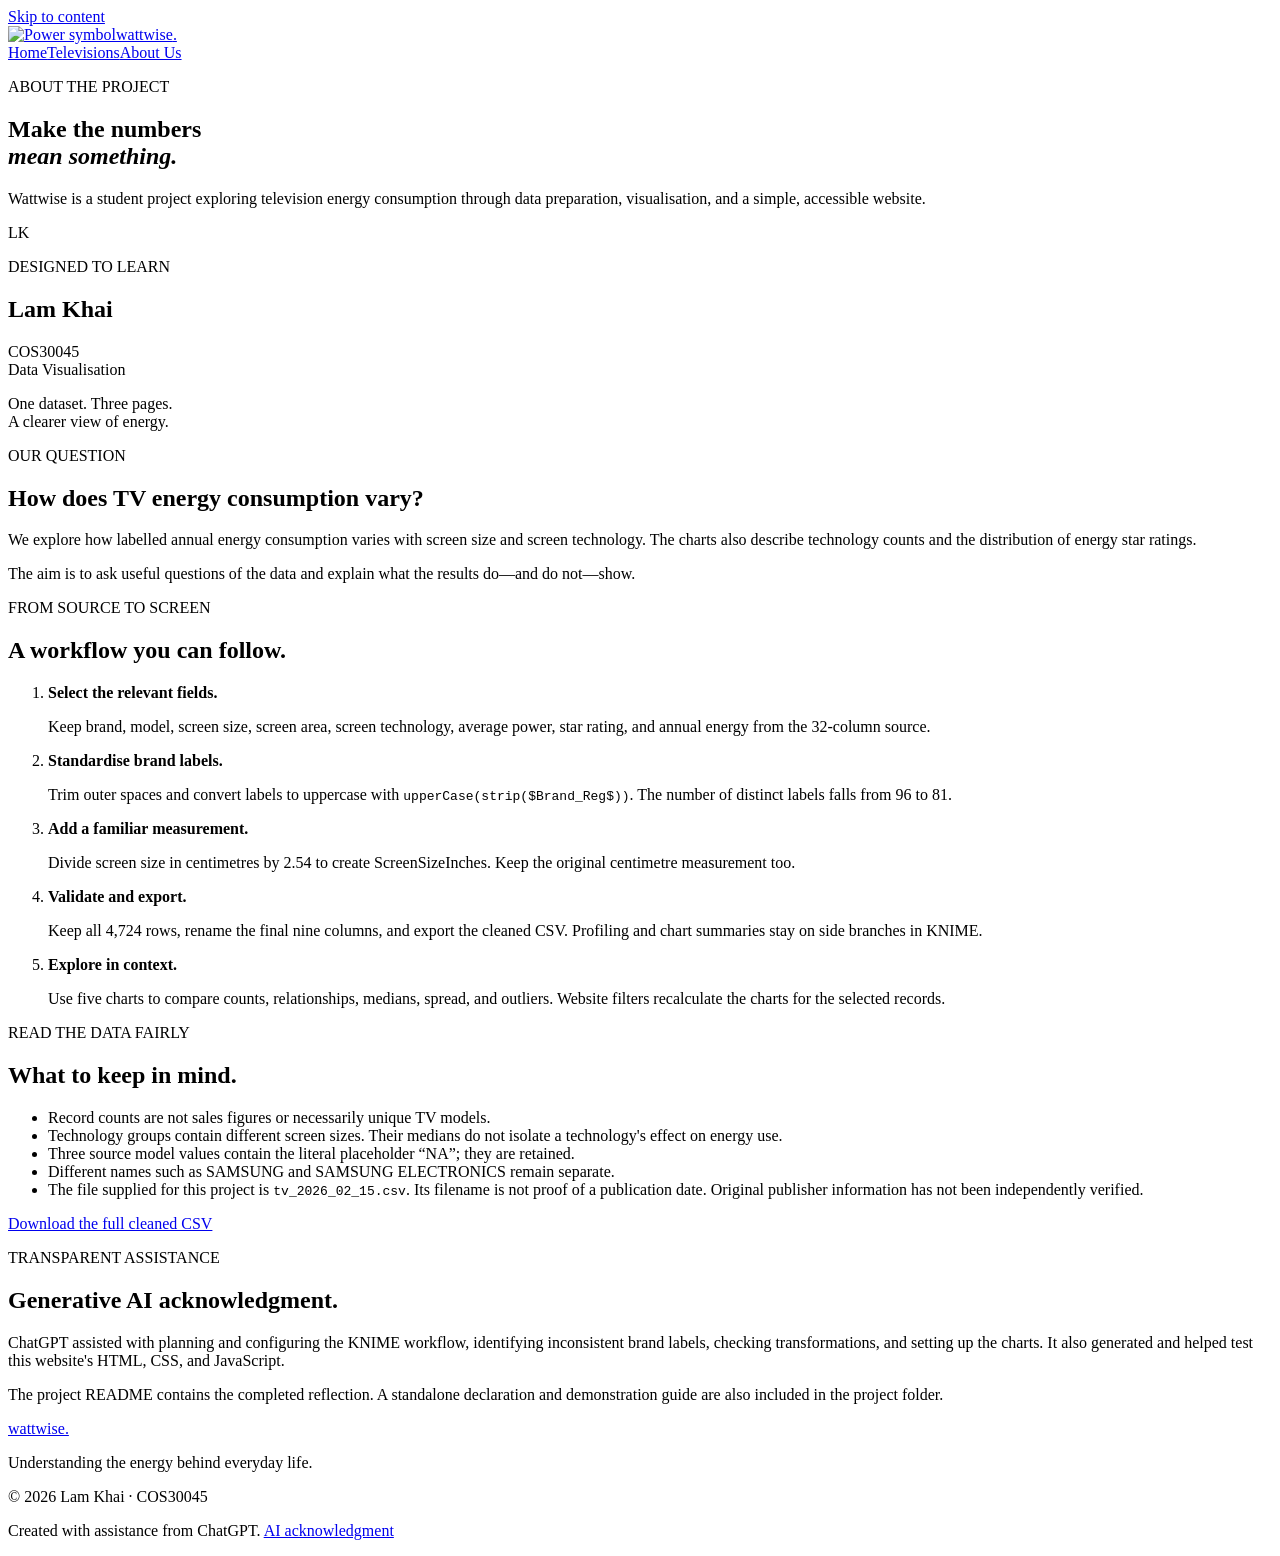
==== about.html @ a3df5909 "Add files via upload" ====
<!doctype html>
<html lang="en-AU">
<head>
  <meta charset="utf-8"><meta name="viewport" content="width=device-width, initial-scale=1">
  <title>About Us · Wattwise</title>
  <meta name="description" content="Explore television energy consumption, understand the data, and estimate appliance running costs. A student project by Lam Khai.">
  <link rel="icon" type="image/png" href="assets/img/PowerIcon.png">
  <link rel="stylesheet" href="assets/css/styles.css">
  <script src="assets/js/main.js" defer></script>
</head>
<body>
<a class="skip-link" href="#main">Skip to content</a>
<header class="site-header"><div class="container header-inner">
  <a class="brand" href="index.html" aria-label="Wattwise home"><img src="assets/img/PowerIcon.png" width="40" height="40" alt="Power symbol"><span>wattwise<span class="brand-dot">.</span></span></a>
  <nav aria-label="Main navigation"><a href="index.html">Home</a><a href="televisions.html">Televisions</a><a href="about.html" aria-current="page">About Us</a></nav>
</div></header>
<main id="main"><section class="container page-intro about-intro"><p class="eyebrow">ABOUT THE PROJECT</p><h1>Make the numbers<br><em>mean something.</em></h1><p class="lead">Wattwise is a student project exploring television energy consumption through data preparation, visualisation, and a simple, accessible website.</p></section>
<section class="container about-grid"><aside class="author-panel"><span class="author-initials" aria-hidden="true">LK</span><p class="eyebrow">DESIGNED TO LEARN</p><h2>Lam Khai</h2><p>COS30045<br>Data Visualisation</p><div class="author-rule"></div><p>One dataset. Three pages.<br>A clearer view of energy.</p></aside><div class="about-content"><section><p class="eyebrow">OUR QUESTION</p><h2>How does TV energy consumption vary?</h2><p>We explore how labelled annual energy consumption varies with screen size and screen technology. The charts also describe technology counts and the distribution of energy star ratings.</p><p>The aim is to ask useful questions of the data and explain what the results do—and do not—show.</p></section><section id="method"><p class="eyebrow">FROM SOURCE TO SCREEN</p><h2>A workflow you can follow.</h2><ol class="method-list"><li><strong>Select the relevant fields.</strong><p>Keep brand, model, screen size, screen area, screen technology, average power, star rating, and annual energy from the 32-column source.</p></li><li><strong>Standardise brand labels.</strong><p>Trim outer spaces and convert labels to uppercase with <code>upperCase(strip($Brand_Reg$))</code>. The number of distinct labels falls from 96 to 81.</p></li><li><strong>Add a familiar measurement.</strong><p>Divide screen size in centimetres by 2.54 to create ScreenSizeInches. Keep the original centimetre measurement too.</p></li><li><strong>Validate and export.</strong><p>Keep all 4,724 rows, rename the final nine columns, and export the cleaned CSV. Profiling and chart summaries stay on side branches in KNIME.</p></li><li><strong>Explore in context.</strong><p>Use five charts to compare counts, relationships, medians, spread, and outliers. Website filters recalculate the charts for the selected records.</p></li></ol></section><section class="limitations"><p class="eyebrow">READ THE DATA FAIRLY</p><h2>What to keep in mind.</h2><ul><li>Record counts are not sales figures or necessarily unique TV models.</li><li>Technology groups contain different screen sizes. Their medians do not isolate a technology's effect on energy use.</li><li>Three source model values contain the literal placeholder “NA”; they are retained.</li><li>Different names such as SAMSUNG and SAMSUNG ELECTRONICS remain separate.</li><li>The file supplied for this project is <code>tv_2026_02_15.csv</code>. Its filename is not proof of a publication date. Original publisher information has not been independently verified.</li></ul><a class="text-link" href="assets/data/tv_energy_cleaned.csv" download>Download the full cleaned CSV</a></section><section id="ai-usage"><p class="eyebrow">TRANSPARENT ASSISTANCE</p><h2>Generative AI acknowledgment.</h2><p>ChatGPT assisted with planning and configuring the KNIME workflow, identifying inconsistent brand labels, checking transformations, and setting up the charts. It also generated and helped test this website's HTML, CSS, and JavaScript.</p><p>The project README contains the completed reflection. A standalone declaration and demonstration guide are also included in the project folder.</p></section></div></section></main>
<footer class="site-footer"><div class="container footer-inner"><div><a class="footer-brand" href="index.html">wattwise.</a><p>Understanding the energy behind everyday life.</p></div><div class="footer-meta"><p>© <span data-year>2026</span> Lam Khai · COS30045</p><p>Created with assistance from ChatGPT. <a href="about.html#ai-usage">AI acknowledgment</a></p></div></div></footer>
</body></html>
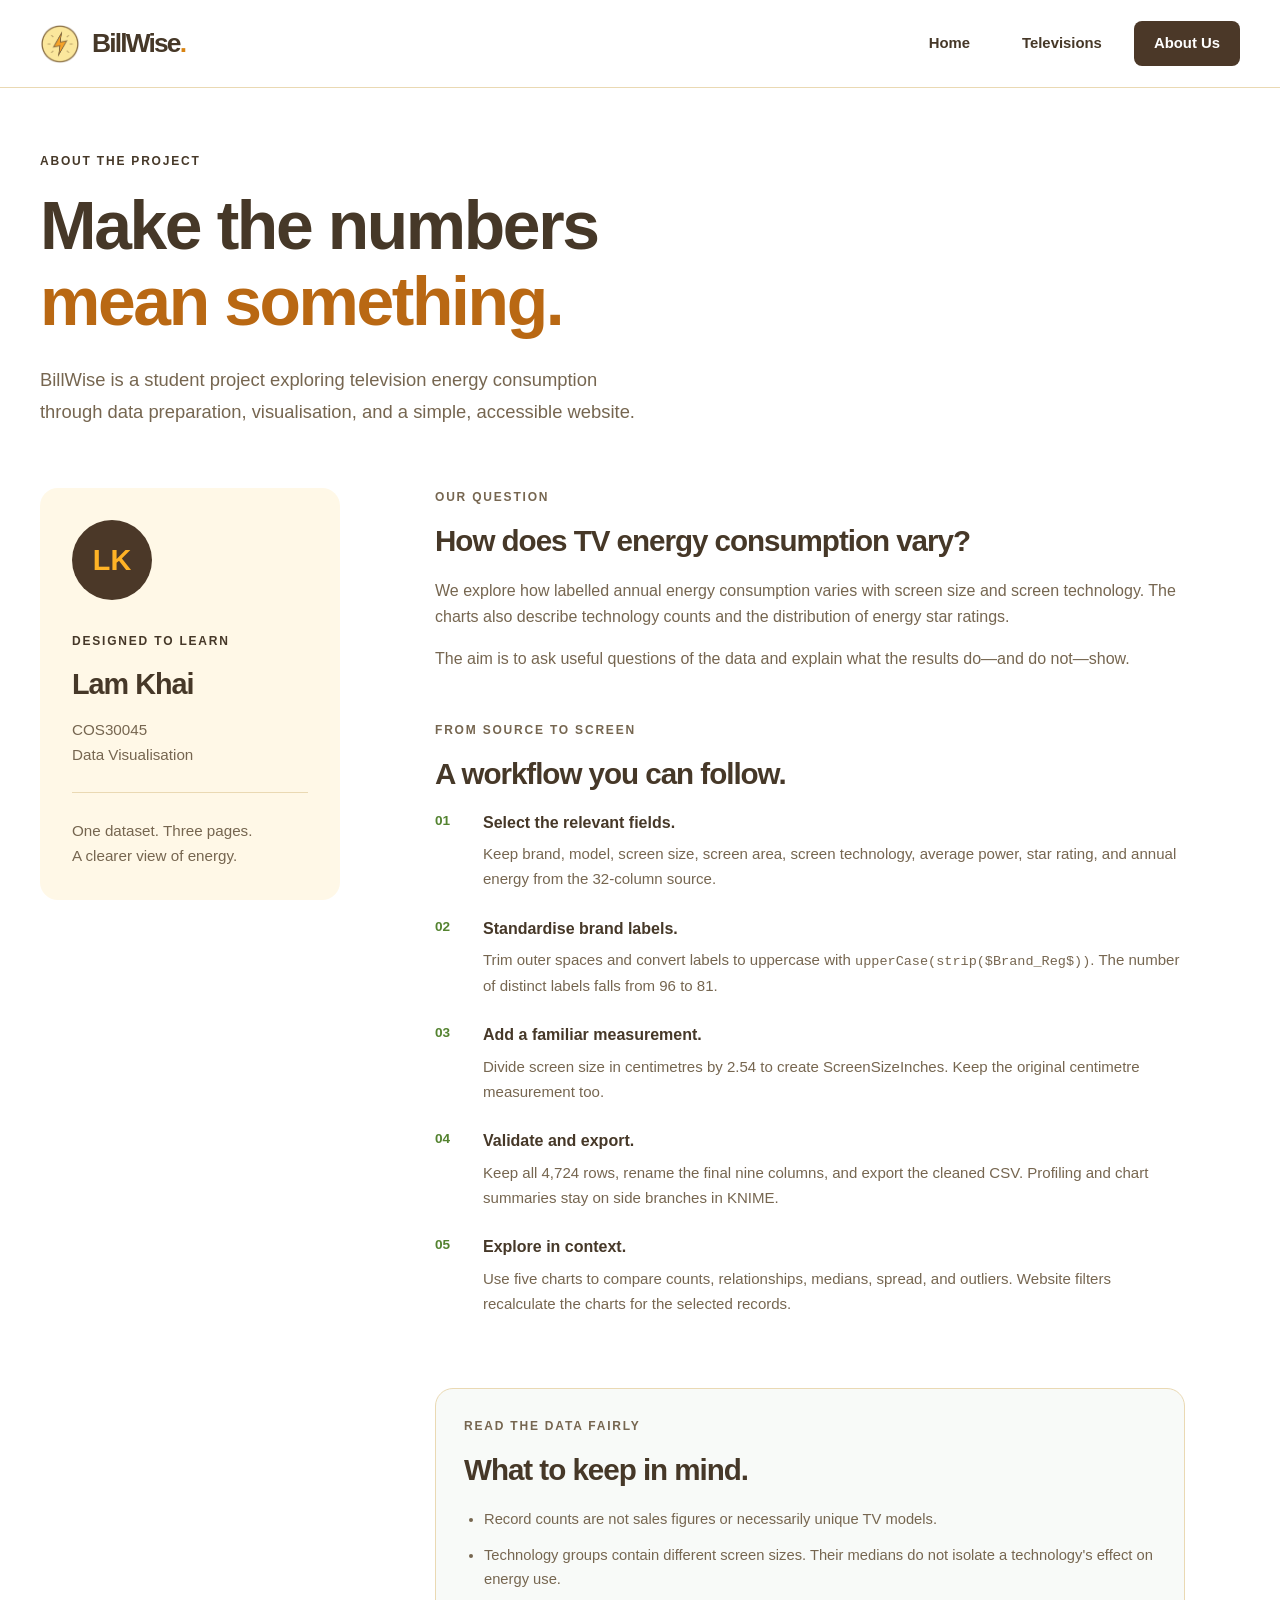
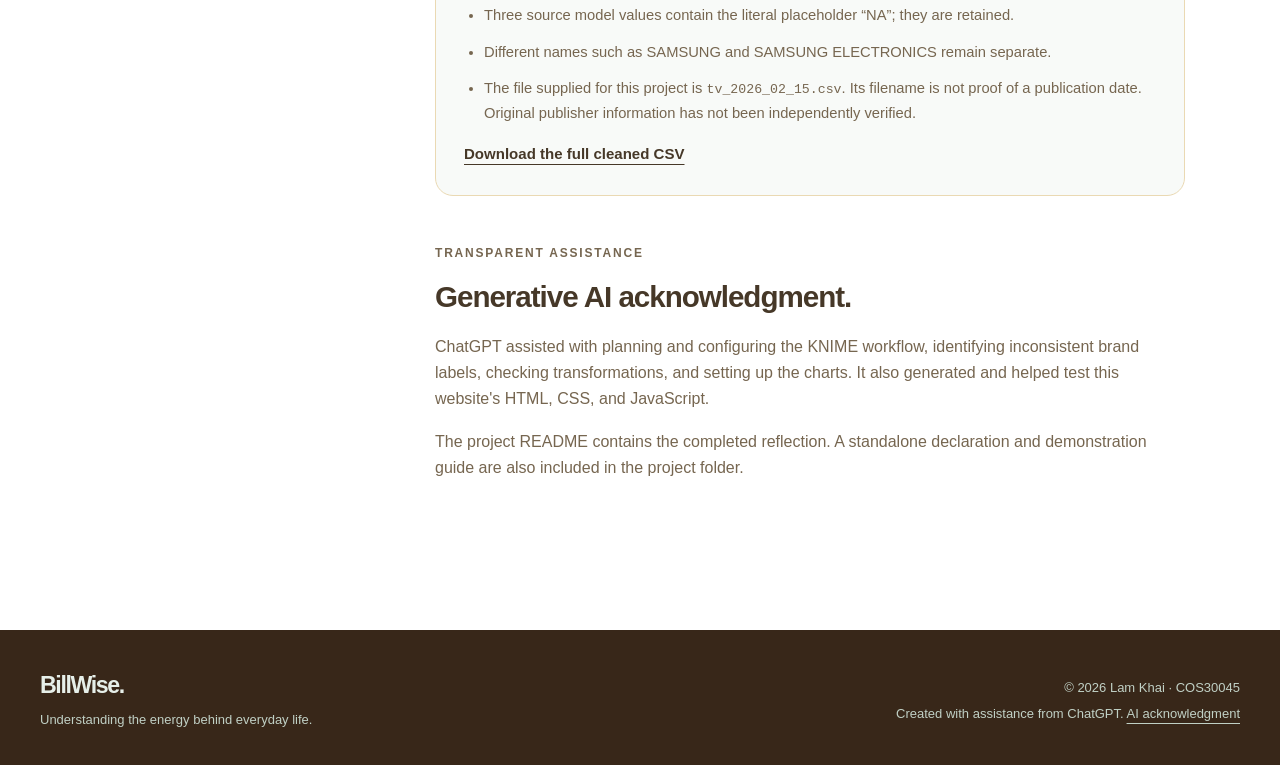
==== commit 595f699d: "Fixed" ====
--- a/about.html
+++ b/about.html
@@ -2,7 +2,7 @@
 <html lang="en-AU">
 <head>
   <meta charset="utf-8"><meta name="viewport" content="width=device-width, initial-scale=1">
-  <title>About Us · Wattwise</title>
+  <title>About Us · BillWise</title>
   <meta name="description" content="Explore television energy consumption, understand the data, and estimate appliance running costs. A student project by Lam Khai.">
   <link rel="icon" type="image/png" href="assets/img/PowerIcon.png">
   <link rel="stylesheet" href="assets/css/styles.css">
@@ -11,10 +11,10 @@
 <body>
 <a class="skip-link" href="#main">Skip to content</a>
 <header class="site-header"><div class="container header-inner">
-  <a class="brand" href="index.html" aria-label="Wattwise home"><img src="assets/img/PowerIcon.png" width="40" height="40" alt="Power symbol"><span>wattwise<span class="brand-dot">.</span></span></a>
+  <a class="brand" href="index.html" aria-label="BillWise home"><img src="assets/img/PowerIcon.png" width="40" height="40" alt="Power symbol"><span>BillWise<span class="brand-dot">.</span></span></a>
   <nav aria-label="Main navigation"><a href="index.html">Home</a><a href="televisions.html">Televisions</a><a href="about.html" aria-current="page">About Us</a></nav>
 </div></header>
-<main id="main"><section class="container page-intro about-intro"><p class="eyebrow">ABOUT THE PROJECT</p><h1>Make the numbers<br><em>mean something.</em></h1><p class="lead">Wattwise is a student project exploring television energy consumption through data preparation, visualisation, and a simple, accessible website.</p></section>
+<main id="main"><section class="container page-intro about-intro"><p class="eyebrow">ABOUT THE PROJECT</p><h1>Make the numbers<br><em>mean something.</em></h1><p class="lead">BillWise is a student project exploring television energy consumption through data preparation, visualisation, and a simple, accessible website.</p></section>
 <section class="container about-grid"><aside class="author-panel"><span class="author-initials" aria-hidden="true">LK</span><p class="eyebrow">DESIGNED TO LEARN</p><h2>Lam Khai</h2><p>COS30045<br>Data Visualisation</p><div class="author-rule"></div><p>One dataset. Three pages.<br>A clearer view of energy.</p></aside><div class="about-content"><section><p class="eyebrow">OUR QUESTION</p><h2>How does TV energy consumption vary?</h2><p>We explore how labelled annual energy consumption varies with screen size and screen technology. The charts also describe technology counts and the distribution of energy star ratings.</p><p>The aim is to ask useful questions of the data and explain what the results do—and do not—show.</p></section><section id="method"><p class="eyebrow">FROM SOURCE TO SCREEN</p><h2>A workflow you can follow.</h2><ol class="method-list"><li><strong>Select the relevant fields.</strong><p>Keep brand, model, screen size, screen area, screen technology, average power, star rating, and annual energy from the 32-column source.</p></li><li><strong>Standardise brand labels.</strong><p>Trim outer spaces and convert labels to uppercase with <code>upperCase(strip($Brand_Reg$))</code>. The number of distinct labels falls from 96 to 81.</p></li><li><strong>Add a familiar measurement.</strong><p>Divide screen size in centimetres by 2.54 to create ScreenSizeInches. Keep the original centimetre measurement too.</p></li><li><strong>Validate and export.</strong><p>Keep all 4,724 rows, rename the final nine columns, and export the cleaned CSV. Profiling and chart summaries stay on side branches in KNIME.</p></li><li><strong>Explore in context.</strong><p>Use five charts to compare counts, relationships, medians, spread, and outliers. Website filters recalculate the charts for the selected records.</p></li></ol></section><section class="limitations"><p class="eyebrow">READ THE DATA FAIRLY</p><h2>What to keep in mind.</h2><ul><li>Record counts are not sales figures or necessarily unique TV models.</li><li>Technology groups contain different screen sizes. Their medians do not isolate a technology's effect on energy use.</li><li>Three source model values contain the literal placeholder “NA”; they are retained.</li><li>Different names such as SAMSUNG and SAMSUNG ELECTRONICS remain separate.</li><li>The file supplied for this project is <code>tv_2026_02_15.csv</code>. Its filename is not proof of a publication date. Original publisher information has not been independently verified.</li></ul><a class="text-link" href="assets/data/tv_energy_cleaned.csv" download>Download the full cleaned CSV</a></section><section id="ai-usage"><p class="eyebrow">TRANSPARENT ASSISTANCE</p><h2>Generative AI acknowledgment.</h2><p>ChatGPT assisted with planning and configuring the KNIME workflow, identifying inconsistent brand labels, checking transformations, and setting up the charts. It also generated and helped test this website's HTML, CSS, and JavaScript.</p><p>The project README contains the completed reflection. A standalone declaration and demonstration guide are also included in the project folder.</p></section></div></section></main>
-<footer class="site-footer"><div class="container footer-inner"><div><a class="footer-brand" href="index.html">wattwise.</a><p>Understanding the energy behind everyday life.</p></div><div class="footer-meta"><p>© <span data-year>2026</span> Lam Khai · COS30045</p><p>Created with assistance from ChatGPT. <a href="about.html#ai-usage">AI acknowledgment</a></p></div></div></footer>
+<footer class="site-footer"><div class="container footer-inner"><div><a class="footer-brand" href="index.html">BillWise.</a><p>Understanding the energy behind everyday life.</p></div><div class="footer-meta"><p>© <span data-year>2026</span> Lam Khai · COS30045</p><p>Created with assistance from ChatGPT. <a href="about.html#ai-usage">AI acknowledgment</a></p></div></div></footer>
 </body></html>
--- a/assets/css/styles.css
+++ b/assets/css/styles.css
@@ -0,0 +1,1949 @@
+/* Shared palette and layout, based on the supplied PowerIcon.png. */
+:root {
+  --ink:#4b3828;
+  --deep:#382719;
+  --lime:#ffb326;
+  --paper:#fff;
+  --pale:#fff8e7;
+  --text:#463828;
+  --muted:#766650;
+  --line:#ead9b3;
+  --blue:#6f4e37;
+  --orange:#f59e0b;
+  --green:#c2410c;
+  --danger:#ae2833;
+  --radius:18px;
+  --font:Inter,"Segoe UI",Arial,sans-serif
+}
+
+* {
+  box-sizing:border-box
+}
+
+html {
+  scroll-behavior:smooth;
+  scroll-padding-top:95px
+}
+
+body {
+  margin:0;
+  color:var(--text);
+  background:var(--paper);
+  font-family:var(--font);
+  font-size:16px;
+  line-height:1.65
+}
+
+a {
+  color:inherit;
+  text-underline-offset:5px
+}
+
+button,input,select {
+  font:inherit
+}
+
+button,a,input,select,summary {
+  -webkit-tap-highlight-color:transparent
+}
+
+button,summary {
+  cursor:pointer
+}
+
+button {
+  color:inherit
+}
+
+a:focus-visible,button:focus-visible,input:focus-visible,select:focus-visible,summary:focus-visible,svg:focus-visible {
+  outline:3px solid #b96813;
+  outline-offset:4px
+}
+
+h1,h2,h3,p {
+  margin:0
+}
+
+h1,h2,h3 {
+  line-height:1.12;
+  letter-spacing:-.035em
+}
+
+h1 {
+  font-size:clamp(2.6rem,5.3vw,4.8rem);
+  font-weight:650
+}
+
+h1 em {
+  font-style:normal;
+  color:#b96813
+}
+
+h2 {
+  font-size:clamp(1.8rem,3vw,2.55rem);
+  font-weight:650
+}
+
+h3 {
+  font-size:1.2rem;
+  font-weight:650
+}
+
+p+p {
+  margin-top:1rem
+}
+
+img {
+  max-width:100%
+}
+
+[hidden] {
+  display:none!important
+}
+
+.container {
+  width:min(1240px,calc(100% - 80px));
+  margin-inline:auto
+}
+
+.muted {
+  color:var(--muted)
+}
+
+.eyebrow {
+  font-size:.75rem;
+  font-weight:750;
+  letter-spacing:.15em;
+  line-height:1.5;
+  margin-bottom:18px
+}
+
+.short-line {
+  display:inline-block;
+  width:30px;
+  height:2px;
+  background:#d88413;
+  vertical-align:middle;
+  margin-right:10px
+}
+
+.lead {
+  font-size:1.15rem;
+  line-height:1.75;
+  color:var(--muted);
+  max-width:510px
+}
+
+.skip-link {
+  position:fixed;
+  top:-100px;
+  left:20px;
+  z-index:100;
+  background:var(--lime);
+  padding:12px
+}
+
+.skip-link:focus {
+  top:12px
+}
+
+.site-header {
+  height:88px;
+  position:sticky;
+  top:0;
+  background:#fffffffa;
+  border-bottom:1px solid var(--line);
+  z-index:20
+}
+
+.header-inner {
+  height:100%;
+  display:flex;
+  align-items:center;
+  justify-content:space-between;
+  gap:20px
+}
+
+.brand {
+  display:flex;
+  gap:12px;
+  align-items:center;
+  text-decoration:none;
+  font-size:1.65rem;
+  font-weight:750;
+  letter-spacing:-.07em
+}
+
+.brand img {
+  flex:none
+}
+
+.brand-dot {
+  color:#d88413
+}
+
+nav {
+  display:flex;
+  align-items:center;
+  gap:12px;
+  height:100%
+}
+
+nav a {
+  text-decoration:none;
+  font-size:.93rem;
+  font-weight:600;
+  padding:10px 20px;
+  border-radius:8px;
+  transition:background .18s,color .18s
+}
+
+nav a:hover {
+  background:var(--pale);
+  color:#9c5910
+}
+
+nav a[aria-current=page] {
+  background:var(--ink);
+  color:white
+}
+
+.button {
+  display:inline-flex;
+  align-items:center;
+  justify-content:center;
+  min-height:48px;
+  border:1px solid transparent;
+  border-radius:8px;
+  padding:11px 21px;
+  text-decoration:none;
+  font-weight:650;
+  font-size:.93rem;
+  transition:background .18s,transform .18s
+}
+
+.button:hover {
+  transform:translateY(-2px)
+}
+
+.primary {
+  background:var(--ink);
+  color:white
+}
+
+.primary:hover {
+  background:#6a4d32
+}
+
+.secondary {
+  border-color:var(--line);
+  background:white
+}
+
+.secondary:hover {
+  background:var(--pale)
+}
+
+.text-link {
+  font-size:.94rem;
+  font-weight:650;
+  text-decoration-thickness:1px
+}
+
+.text-link:hover {
+  color:#a85e0c
+}
+
+.home-hero {
+  background:linear-gradient(110deg,#fffaf0 0%,#fff7e2 65%,#ffefc4 100%);
+  padding:65px 0 62px
+}
+
+.hero-grid {
+  display:grid;
+  grid-template-columns:1.2fr 1fr;
+  align-items:center;
+  gap:80px
+}
+
+.hero-copy h1 {
+  margin-bottom:25px
+}
+
+.hero-actions {
+  display:flex;
+  gap:25px;
+  align-items:center;
+  margin-top:32px;
+  flex-wrap:wrap
+}
+
+.hero-footnote {
+  font-size:.8rem;
+  color:var(--muted);
+  margin-top:35px
+}
+
+.hero-panel {
+  position:relative;
+  background:var(--deep);
+  color:white;
+  border-radius:22px;
+  padding:30px 34px;
+  box-shadow:0 14px 35px #4b38281f
+}
+
+.panel-top {
+  display:flex;
+  justify-content:space-between;
+  gap:10px;
+  align-items:center;
+  margin-bottom:28px
+}
+
+.pill {
+  font-size:.65rem;
+  font-weight:700;
+  letter-spacing:.1em;
+  color:var(--lime);
+  border:1px solid #ffcf6b66;
+  padding:5px 10px;
+  border-radius:30px
+}
+
+.small-label {
+  font-size:.72rem;
+  color:#f0dec1
+}
+
+.hero-panel h2 {
+  font-size:2.4rem;
+  letter-spacing:-.045em
+}
+
+.hero-panel>p {
+  color:#ead7b9;
+  font-size:.88rem;
+  margin-top:9px
+}
+
+.snapshot-chart {
+  margin-top:26px;
+  display:grid;
+  gap:14px
+}
+
+.snapshot-row {
+  display:grid;
+  grid-template-columns:1fr auto;
+  font-size:.81rem;
+  gap:5px 10px
+}
+
+.snapshot-row strong {
+  font-variant-numeric:tabular-nums
+}
+
+.snapshot-track {
+  grid-column:1/-1;
+  height:10px;
+  border-radius:2px;
+  background:#ffffff14;
+  overflow:hidden
+}
+
+.snapshot-track span {
+  display:block;
+  height:100%;
+  background:var(--lime)
+}
+
+.snapshot-led {
+  width:80.8425%
+}
+
+.snapshot-track .snapshot-lcd {
+  width:12.3836%;
+  background:#d68a2a
+}
+
+.snapshot-track .snapshot-oled {
+  width:6.7739%;
+  background:#f2d48d
+}
+
+.panel-bottom {
+  border-top:1px solid #ffffff26;
+  margin-top:28px;
+  padding-top:20px;
+  display:grid;
+  grid-template-columns:1fr auto;
+  align-items:center;
+  font-size:.76rem;
+  color:#f0dec1
+}
+
+.panel-bottom strong {
+  grid-column:2;
+  grid-row:1/3;
+  font-size:2.3rem;
+  font-weight:600;
+  line-height:1;
+  color:var(--lime);
+  letter-spacing:-.06em
+}
+
+.panel-bottom strong span {
+  font-size:1.1rem;
+  margin-left:3px
+}
+
+.stat-strip {
+  display:grid;
+  grid-template-columns:repeat(4,1fr);
+  padding:32px 0;
+  border-bottom:1px solid var(--line)
+}
+
+.stat-strip>div {
+  display:flex;
+  flex-direction:column;
+  padding-left:32px;
+  border-left:1px solid var(--line)
+}
+
+.stat-strip>div:first-child {
+  padding-left:0;
+  border:0
+}
+
+.stat-strip strong {
+  font-size:1.8rem;
+  font-weight:650;
+  letter-spacing:-.045em
+}
+
+.stat-strip span {
+  font-size:.82rem;
+  color:var(--muted)
+}
+
+.section-block {
+  padding-block:76px
+}
+
+.section-heading {
+  display:flex;
+  gap:24px;
+  justify-content:space-between;
+  align-items:end;
+  margin-bottom:38px
+}
+
+.section-heading>p {
+  font-size:.93rem;
+  max-width:260px;
+  color:var(--muted)
+}
+
+.learning-grid {
+  display:grid;
+  grid-template-columns:repeat(3,1fr);
+  gap:38px
+}
+
+.learning-item {
+  border-top:2px solid var(--ink);
+  padding-top:21px
+}
+
+.number-label {
+  font-size:.71rem;
+  letter-spacing:.1em;
+  font-weight:700;
+  color:var(--muted)
+}
+
+.learning-item h3 {
+  margin:16px 0 13px
+}
+
+.learning-item p {
+  font-size:.94rem;
+  color:var(--muted)
+}
+
+.calculator-section {
+  background:var(--pale);
+  padding:76px 0
+}
+
+.calculator-grid {
+  display:grid;
+  grid-template-columns:.9fr 1.1fr;
+  gap:70px;
+  align-items:center
+}
+
+.calculator-intro>p:not(.eyebrow) {
+  max-width:390px;
+  margin-top:24px
+}
+
+.calculator-intro .muted {
+  font-size:.84rem
+}
+
+.calculator-card {
+  background:white;
+  border:1px solid var(--line);
+  padding:30px;
+  border-radius:var(--radius)
+}
+
+.form-heading {
+  display:flex;
+  align-items:center;
+  justify-content:space-between;
+  margin-bottom:25px;
+  gap:10px
+}
+
+.tag {
+  font-size:.65rem;
+  letter-spacing:.07em;
+  border:1px solid var(--line);
+  border-radius:4px;
+  padding:3px 7px;
+  color:var(--muted);
+  font-weight:650
+}
+
+.calc-fields {
+  display:grid;
+  grid-template-columns:repeat(3,1fr);
+  gap:14px
+}
+
+.field {
+  display:flex;
+  flex-direction:column;
+  gap:7px
+}
+
+label,legend {
+  font-size:.82rem;
+  font-weight:650
+}
+
+label span {
+  display:block;
+  font-weight:400;
+  font-size:.75rem;
+  color:var(--muted)
+}
+
+input,select {
+  width:100%;
+  min-height:45px;
+  border:1px solid #bfcfc4;
+  border-radius:7px;
+  padding:9px 11px;
+  background:white;
+  color:var(--ink);
+  font-size:1rem
+}
+
+input[aria-invalid=true] {
+  border-color:var(--danger)
+}
+
+.field-error {
+  color:var(--danger);
+  font-size:.76rem;
+  line-height:1.4;
+  min-height:1.15em
+}
+
+.calculator-card .primary {
+  width:100%;
+  margin-top:16px
+}
+
+.calculator-results {
+  display:grid;
+  grid-template-columns:repeat(2,1fr);
+  gap:16px;
+  margin-top:24px;
+  border-top:1px solid var(--line);
+  padding-top:24px
+}
+
+.calculator-results>p {
+  grid-column:1/-1;
+  color:var(--muted)
+}
+
+.result-item span {
+  display:block;
+  color:var(--muted);
+  font-size:.75rem
+}
+
+.result-item strong {
+  display:block;
+  font-size:1.45rem;
+  font-weight:650;
+  letter-spacing:-.045em
+}
+
+.result-item small {
+  font-size:.8rem;
+  font-weight:400;
+  margin-left:4px;
+  letter-spacing:0
+}
+
+.result-item.cost strong {
+  color:#3f742d
+}
+
+.calculation-note {
+  margin-top:17px;
+  font-size:.73rem;
+  color:var(--muted)
+}
+
+.faq-layout {
+  display:grid;
+  grid-template-columns:.8fr 1.2fr;
+  gap:65px
+}
+
+.faq-layout .muted {
+  margin-top:20px
+}
+
+.faq-item {
+  border-bottom:1px solid var(--line)
+}
+
+.faq-item:first-child {
+  border-top:1px solid var(--line)
+}
+
+.faq-toggle {
+  display:flex;
+  align-items:center;
+  justify-content:space-between;
+  width:100%;
+  padding:23px 0;
+  border:0;
+  background:none;
+  text-align:left;
+  font-size:1rem;
+  font-weight:600;
+  gap:20px;
+  line-height:1.6;
+  letter-spacing:0
+}
+
+.faq-toggle span {
+  font-size:1.6rem;
+  font-weight:400
+}
+
+.faq-toggle:hover {
+  color:#4c7c36
+}
+
+.faq-answer {
+  padding:0 28px 23px 0;
+  color:var(--muted);
+  font-size:.93rem
+}
+
+.site-footer {
+  background:var(--deep);
+  color:#e6efe9;
+  padding:36px 0;
+  margin-top:20px
+}
+
+.footer-inner {
+  display:flex;
+  justify-content:space-between;
+  gap:25px;
+  align-items:center
+}
+
+.footer-brand {
+  font-size:1.45rem;
+  letter-spacing:-.06em;
+  text-decoration:none;
+  font-weight:650
+}
+
+.footer-inner p {
+  font-size:.76rem;
+  color:#c0d0c5;
+  margin-top:5px
+}
+
+.footer-meta {
+  text-align:right
+}
+
+.footer-meta a:hover {
+  color:var(--lime)
+}
+
+.page-intro {
+  padding-block:64px 60px
+}
+
+.about-intro {
+  max-width:1240px
+}
+
+.about-intro .lead {
+  max-width:620px;
+  margin-top:24px
+}
+
+.about-grid {
+  display:grid;
+  grid-template-columns:300px 1fr;
+  gap:95px;
+  padding-bottom:80px
+}
+
+.author-panel {
+  border-radius:var(--radius);
+  background:var(--pale);
+  padding:32px;
+  height:fit-content
+}
+
+.author-initials {
+  display:grid;
+  place-items:center;
+  width:80px;
+  height:80px;
+  border-radius:50%;
+  background:var(--ink);
+  color:var(--lime);
+  font-size:1.8rem;
+  margin-bottom:32px;
+  font-weight:600
+}
+
+.author-panel h2 {
+  font-size:1.8rem;
+  margin-bottom:16px
+}
+
+.author-panel p:not(.eyebrow) {
+  color:var(--muted);
+  font-size:.95rem
+}
+
+.author-rule {
+  border-top:1px solid var(--line);
+  margin:25px 0
+}
+
+.about-content {
+  max-width:750px
+}
+
+.about-content section {
+  margin-bottom:48px
+}
+
+.about-content h2 {
+  font-size:1.85rem;
+  margin-bottom:20px
+}
+
+.about-content p {
+  color:var(--muted)
+}
+
+.method-list {
+  list-style:none;
+  counter-reset:steps;
+  padding:0
+}
+
+.method-list li {
+  counter-increment:steps;
+  position:relative;
+  padding:0 0 24px 48px
+}
+
+.method-list li:before {
+  content:counter(steps,decimal-leading-zero);
+  position:absolute;
+  left:0;
+  top:0;
+  color:#548330;
+  font-size:.85rem;
+  font-weight:700
+}
+
+.method-list p {
+  font-size:.94rem;
+  margin-top:6px
+}
+
+code {
+  font-family:Consolas,monospace;
+  font-size:.9em;
+  overflow-wrap:anywhere
+}
+
+.limitations {
+  padding:28px;
+  border:1px solid var(--line);
+  border-radius:var(--radius);
+  background:#f8faf8
+}
+
+.limitations ul {
+  padding-left:20px;
+  color:var(--muted)
+}
+
+.limitations li {
+  margin-block:12px;
+  font-size:.92rem
+}
+
+.tv-intro {
+  padding-top:50px;
+  padding-bottom:36px;
+  display:flex;
+  justify-content:space-between;
+  gap:25px;
+  align-items:end
+}
+
+.tv-intro h1 {
+  font-size:clamp(2.5rem,4.3vw,3.6rem)
+}
+
+.tv-intro p:not(.eyebrow) {
+  color:var(--muted);
+  margin-top:18px
+}
+
+.tv-intro>.button {
+  flex-shrink:0
+}
+
+.data-story {
+  margin-bottom:42px;
+  padding:34px;
+  border:1px solid var(--line);
+  border-radius:var(--radius);
+  background:linear-gradient(135deg,#fffaf0,#fff3cf)
+}
+
+.story-heading {
+  display:grid;
+  grid-template-columns:minmax(220px,.8fr) 1.4fr;
+  gap:16px 50px;
+  align-items:end;
+  padding-bottom:27px;
+  border-bottom:1px solid var(--line)
+}
+
+.story-heading .eyebrow {
+  grid-column:1/-1;
+  margin-bottom:0
+}
+
+.story-heading>p:last-child {
+  color:var(--muted);
+  max-width:650px
+}
+
+.story-grid {
+  display:grid;
+  grid-template-columns:repeat(3,1fr);
+  gap:26px;
+  padding-block:28px
+}
+
+.story-grid article+article {
+  border-left:1px solid var(--line);
+  padding-left:26px
+}
+
+.story-grid h3 {
+  margin:10px 0 9px
+}
+
+.story-grid p,.story-prompt {
+  color:var(--muted);
+  font-size:.9rem
+}
+
+.story-prompt {
+  margin:0;
+  padding:15px 18px;
+  border-left:4px solid var(--orange);
+  background:#fff;
+  border-radius:4px
+}
+
+.story-prompt strong {
+  color:var(--ink)
+}
+
+.explorer-layout {
+  display:grid;
+  grid-template-columns:235px minmax(0,1fr);
+  gap:30px;
+  padding-bottom:60px;
+  align-items:start
+}
+
+.filter-panel {
+  border:1px solid var(--line);
+  padding:23px;
+  border-radius:12px;
+  position:sticky;
+  top:112px
+}
+
+.filter-heading {
+  margin-bottom:24px
+}
+
+.filter-heading h2 {
+  font-size:1.15rem;
+  margin-bottom:12px
+}
+
+.filter-panel form {
+  display:grid;
+  gap:18px
+}
+
+.filter-panel select {
+  font-size:.85rem
+}
+
+.filter-panel fieldset {
+  padding:0;
+  border:0;
+  margin:0;
+  min-width:0
+}
+
+.filter-panel legend {
+  margin-bottom:8px
+}
+
+.filter-panel legend span {
+  font-weight:400
+}
+
+.size-fields {
+  display:grid;
+  grid-template-columns:1fr 1fr;
+  gap:9px
+}
+
+.size-fields label {
+  font-weight:400;
+  font-size:.75rem;
+  color:var(--muted)
+}
+
+.size-fields input {
+  margin-top:5px;
+  font-size:.85rem
+}
+
+.reset-button {
+  width:100%;
+  font-size:.82rem;
+  min-height:40px
+}
+
+.filter-note {
+  border-top:1px solid var(--line);
+  margin-top:24px;
+  padding-top:22px;
+  font-size:.8rem;
+  line-height:1.6;
+  color:var(--muted)
+}
+
+.filter-note strong {
+  color:var(--ink)
+}
+
+.filter-note p {
+  margin-top:8px
+}
+
+.filter-panel>.text-link {
+  display:inline-block;
+  margin-top:20px;
+  font-size:.78rem
+}
+
+.data-status {
+  font-size:.8rem;
+  color:var(--muted);
+  margin-bottom:12px;
+  min-height:1.65em
+}
+
+.explorer-stats {
+  display:grid;
+  grid-template-columns:repeat(3,1fr);
+  background:var(--pale);
+  border:1px solid var(--line);
+  border-radius:12px;
+  margin-bottom:24px;
+  padding:23px 0
+}
+
+.explorer-stats>div {
+  padding:0 25px;
+  line-height:1.3;
+  border-left:1px solid var(--line)
+}
+
+.explorer-stats>div:first-child {
+  border:0
+}
+
+.explorer-stats span {
+  display:block;
+  font-size:.76rem;
+  color:var(--muted);
+  margin-bottom:9px
+}
+
+.explorer-stats strong {
+  font-size:1.95rem;
+  font-weight:650;
+  letter-spacing:-.045em
+}
+
+.explorer-stats small {
+  display:block;
+  color:var(--muted);
+  font-size:.72rem;
+  margin-top:5px
+}
+
+.chart-grid {
+  display:grid;
+  grid-template-columns:repeat(2,minmax(0,1fr));
+  gap:22px
+}
+
+.chart-card {
+  border:1px solid var(--line);
+  border-radius:12px;
+  padding:23px;
+  min-width:0;
+  background:white
+}
+
+.chart-wide {
+  grid-column:1/-1
+}
+
+.chart-reading-note {
+  padding:20px 24px;
+  border-left:4px solid var(--green);
+  background:var(--pale);
+  border-radius:0 9px 9px 0
+}
+
+.chart-reading-note h2 {
+  font-size:1rem;
+  margin-bottom:7px
+}
+
+.chart-reading-note p {
+  color:var(--muted);
+  font-size:.86rem;
+  line-height:1.6;
+  max-width:850px
+}
+
+.chart-heading .eyebrow {
+  font-size:.64rem;
+  margin-bottom:10px;
+  color:#658253
+}
+
+.chart-heading h2 {
+  font-size:1.25rem;
+  letter-spacing:-.025em
+}
+
+.chart-heading p:not(.eyebrow) {
+  font-size:.79rem;
+  color:var(--muted);
+  margin-top:10px;
+  min-height:42px;
+  line-height:1.55
+}
+
+.chart-container {
+  position:relative;
+  min-height:260px
+}
+
+.chart-container svg {
+  display:block;
+  width:100%;
+  height:auto;
+  overflow:visible
+}
+
+.chart-table {
+  border-top:1px solid var(--line);
+  margin-top:13px;
+  padding-top:11px;
+  font-size:.76rem
+}
+
+.chart-table summary {
+  color:var(--muted)
+}
+
+.chart-table summary:hover {
+  color:var(--ink)
+}
+
+.table-scroll {
+  overflow:auto;
+  max-height:310px;
+  margin-top:12px
+}
+
+table {
+  border-collapse:collapse;
+  width:100%;
+  font-size:.76rem;
+  text-align:left
+}
+
+th,td {
+  padding:9px 10px;
+  border-bottom:1px solid var(--line);
+  white-space:nowrap
+}
+
+th {
+  font-weight:650;
+  background:var(--pale);
+  position:sticky;
+  top:0
+}
+
+caption {
+  text-align:left;
+  margin-bottom:10px;
+  color:var(--muted)
+}
+
+.insight-note {
+  display:flex;
+  align-items:start;
+  gap:14px;
+  background:#f2f7e9;
+  border-radius:9px;
+  padding:19px 23px;
+  font-size:.83rem;
+  color:#486040
+}
+
+.note-mark {
+  width:23px;
+  height:23px;
+  display:grid;
+  place-items:center;
+  border:1px solid #7c965f;
+  border-radius:50%;
+  flex:none;
+  font-family:Georgia,serif
+}
+
+.data-footnote {
+  font-size:.75rem;
+  color:var(--muted);
+  margin-top:22px
+}
+
+.chart-legend {
+  display:flex;
+  gap:18px;
+  flex-wrap:wrap;
+  font-size:.75rem;
+  margin:10px 0
+}
+
+.legend-item {
+  display:inline-flex;
+  align-items:center;
+  gap:6px
+}
+
+.legend-swatch {
+  width:9px;
+  height:9px;
+  border-radius:50%;
+  display:inline-block
+}
+
+.legend-swatch.led {
+  background:var(--blue)
+}
+
+.legend-swatch.lcd {
+  background:var(--orange)
+}
+
+.legend-swatch.oled {
+  background:var(--green)
+}
+
+svg text {
+  font-family:var(--font);
+  fill:var(--muted);
+  font-size:12px
+}
+
+svg .tick-label {
+  font-size:11px
+}
+
+svg .axis-label {
+  font-size:12px;
+  font-weight:600
+}
+
+svg .grid-line {
+  stroke:#e7ece8;
+  stroke-width:1
+}
+
+svg .axis-line {
+  stroke:#bbc9bf;
+  stroke-width:1
+}
+
+svg .bar {
+  fill:var(--ink);
+  transition:opacity .15s
+}
+
+svg .bar:hover {
+  opacity:.75
+}
+
+svg .led {
+  fill:var(--blue)
+}
+
+svg .lcd {
+  fill:var(--orange)
+}
+
+svg .oled {
+  fill:var(--green)
+}
+
+svg .value-label {
+  fill:var(--ink);
+  font-size:12px;
+  font-weight:650
+}
+
+svg .compact-value-label {
+  font-size:9px
+}
+
+svg .point {
+  opacity:.42;
+  cursor:crosshair
+}
+
+svg .point:hover,svg .point:focus {
+  opacity:1;
+  stroke:var(--ink);
+  stroke-width:2
+}
+
+svg .whisker {
+  stroke:var(--ink);
+  stroke-width:1.5
+}
+
+svg .box {
+  fill:var(--lime);
+  stroke:var(--ink);
+  stroke-width:1.5
+}
+
+svg .box.led {
+  fill:var(--blue)
+}
+
+svg .box.lcd {
+  fill:var(--orange)
+}
+
+svg .box.oled {
+  fill:var(--green)
+}
+
+svg .median-line {
+  stroke:var(--ink);
+  stroke-width:2.5
+}
+
+svg .outlier {
+  fill:none;
+  stroke:var(--muted);
+  stroke-width:1;
+  opacity:.55
+}
+
+.point-detail {
+  background:var(--pale);
+  padding:10px 13px;
+  border-radius:6px;
+  font-size:.78rem;
+  min-height:48px;
+  line-height:1.5;
+  margin-top:8px
+}
+
+.error-banner {
+  color:var(--danger);
+  background:#fff3f2;
+  border:1px solid #ebc2c4;
+  padding:15px;
+  border-radius:8px
+}
+
+.empty-chart {
+  display:grid;
+  place-content:center;
+  text-align:center;
+  min-height:230px;
+  color:var(--muted);
+  font-size:.9rem;
+  padding:20px
+}
+
+.error-banner a {
+  font-weight:650
+}
+
+noscript {
+  display:block
+}
+
+svg .point.selected {
+  opacity:1;
+  stroke:var(--ink);
+  stroke-width:2.5
+}
+
+svg .tick-label {
+  font-size:12px
+}
+
+.chart-heading p:not(.eyebrow) {
+  font-size:.875rem
+}
+
+.point-detail,.data-footnote {
+  font-size:.8125rem
+}
+
+.field-error {
+  font-size:.8125rem
+}
+
+.footer-inner p {
+  font-size:.8125rem
+}
+
+@media(min-width:1500px) {
+  .home-hero {
+    padding-block:85px
+  }
+  .hero-grid {
+    gap:110px
+  }
+}
+
+@media(max-width:1050px) {
+  .container {
+    width:calc(100% - 48px)
+  }
+  .hero-grid {
+    gap:35px
+  }
+  .hero-panel {
+    padding:25px
+  }
+  .hero-actions {
+    gap:18px
+  }
+  .calculator-grid {
+    gap:35px
+  }
+  .explorer-layout {
+    grid-template-columns:200px minmax(0,1fr);
+    gap:20px
+  }
+  .filter-panel {
+    padding:17px
+  }
+  .chart-grid {
+    gap:15px
+  }
+  .chart-card {
+    padding:18px
+  }
+  .explorer-stats>div {
+    padding:0 16px
+  }
+  .about-grid {
+    gap:50px;
+    grid-template-columns:250px 1fr
+  }
+  .stat-strip>div {
+    padding-left:20px
+  }
+  .stat-strip strong {
+    font-size:1.6rem
+  }
+}
+
+@media(max-width:800px) {
+  .story-heading {
+    grid-template-columns:1fr;
+    gap:12px
+  }
+  .story-heading .eyebrow {
+    grid-column:auto
+  }
+  .story-grid {
+    grid-template-columns:1fr;
+    gap:22px
+  }
+  .story-grid article+article {
+    border-left:0;
+    border-top:1px solid var(--line);
+    padding:22px 0 0
+  }
+  .hero-grid {
+    grid-template-columns:1fr 1fr;
+    gap:25px
+  }
+  .home-hero {
+    padding-block:45px
+  }
+  .hero-copy h1 {
+    font-size:2.8rem
+  }
+  .lead {
+    font-size:1rem
+  }
+  .hero-panel h2 {
+    font-size:2rem
+  }
+  .panel-top {
+    align-items:start;
+    flex-direction:column;
+    gap:10px;
+    margin-bottom:20px
+  }
+  .calculator-grid {
+    grid-template-columns:1fr;
+    gap:30px
+  }
+  .calculator-intro>p:not(.eyebrow) {
+    max-width:650px
+  }
+  .calculator-intro h2 br {
+    display:none
+  }
+  .faq-layout {
+    gap:30px;
+    grid-template-columns:1fr 1.2fr
+  }
+  .explorer-layout {
+    grid-template-columns:1fr
+  }
+  .filter-panel {
+    position:static
+  }
+  .filter-panel form {
+    grid-template-columns:1fr 1fr 1fr;
+    align-items:start;
+    gap:14px
+  }
+  .filter-heading {
+    display:flex;
+    align-items:center;
+    justify-content:space-between;
+    margin-bottom:20px
+  }
+  .filter-heading h2 {
+    margin:0
+  }
+  .filter-panel #filter-error {
+    grid-column:1/-1;
+    margin:0
+  }
+  .reset-button {
+    grid-column:1/-1
+  }
+  .filter-note {
+    display:none
+  }
+  .filter-panel>.text-link {
+    margin-top:14px
+  }
+  .tv-intro {
+    align-items:start;
+    flex-direction:column
+  }
+  .tv-intro>.button {
+    min-height:42px;
+    font-size:.82rem
+  }
+  .about-grid {
+    grid-template-columns:200px 1fr;
+    gap:30px
+  }
+  .author-panel {
+    padding:24px
+  }
+  .stat-strip span {
+    font-size:.75rem
+  }
+  .stat-strip>div {
+    padding-left:15px
+  }
+}
+
+@media(max-width:600px) {
+  .container {
+    width:calc(100% - 36px)
+  }
+  .site-header {
+    height:auto;
+    position:relative
+  }
+  .header-inner {
+    padding-block:15px;
+    gap:15px;
+    flex-wrap:wrap
+  }
+  .brand {
+    font-size:1.45rem
+  }
+  .brand img {
+    width:34px;
+    height:34px
+  }
+  nav {
+    gap:4px;
+    width:100%;
+    justify-content:space-between
+  }
+  nav a {
+    padding:8px 15px;
+    font-size:.85rem;
+    flex:1;
+    text-align:center
+  }
+  .hero-grid {
+    grid-template-columns:1fr;
+    gap:35px
+  }
+  .hero-copy h1 {
+    font-size:3rem
+  }
+  .home-hero {
+    padding-block:37px
+  }
+  .hero-panel {
+    padding:25px
+  }
+  .panel-top {
+    flex-direction:row;
+    align-items:center
+  }
+  .hero-actions {
+    margin-top:25px;
+    gap:20px
+  }
+  .hero-footnote {
+    margin-top:23px
+  }
+  .stat-strip {
+    grid-template-columns:1fr 1fr;
+    gap:24px 10px;
+    padding-block:28px
+  }
+  .stat-strip>div:nth-child(3) {
+    padding-left:0;
+    border:0
+  }
+  .stat-strip strong {
+    font-size:1.6rem
+  }
+  .section-block {
+    padding-block:48px
+  }
+  .section-heading {
+    display:block
+  }
+  .section-heading>p {
+    max-width:none;
+    margin-top:18px
+  }
+  .learning-grid {
+    grid-template-columns:1fr;
+    gap:30px
+  }
+  .learning-item {
+    padding-top:17px
+  }
+  .learning-item h3 {
+    margin-top:12px
+  }
+  .calculator-section {
+    padding-block:48px
+  }
+  .calculator-card {
+    padding:22px
+  }
+  .calc-fields {
+    grid-template-columns:1fr;
+    gap:10px
+  }
+  .field label span {
+    display:inline;
+    margin-left:5px
+  }
+  .field-error:empty {
+    min-height:0
+  }
+  .calculator-results {
+    gap:18px
+  }
+  .faq-layout {
+    grid-template-columns:1fr;
+    gap:30px
+  }
+  .faq-toggle {
+    font-size:.94rem
+  }
+  .footer-inner {
+    align-items:start;
+    flex-direction:column;
+    gap:20px
+  }
+  .footer-meta {
+    text-align:left
+  }
+  .site-footer {
+    padding-block:30px
+  }
+  .about-grid {
+    grid-template-columns:1fr;
+    gap:35px
+  }
+  .about-intro {
+    padding-block:40px
+  }
+  .author-panel {
+    display:grid;
+    grid-template-columns:80px 1fr;
+    gap:0 20px
+  }
+  .author-initials {
+    grid-row:1/4;
+    margin:0
+  }
+  .author-panel .eyebrow {
+    font-size:.66rem;
+    margin-bottom:8px
+  }
+  .author-panel h2 {
+    font-size:1.45rem;
+    margin-bottom:6px
+  }
+  .author-panel .author-rule,.author-panel>p:last-child {
+    display:none
+  }
+  .about-content h2 {
+    font-size:1.65rem
+  }
+  .tv-intro {
+    padding-top:35px
+  }
+  .data-story {
+    padding:24px 20px;
+    margin-bottom:30px
+  }
+  .tv-intro h1 {
+    font-size:2.7rem
+  }
+  .filter-panel form {
+    grid-template-columns:1fr 1fr
+  }
+  .filter-panel fieldset {
+    grid-column:1/-1
+  }
+  .filter-panel>.text-link {
+    font-size:.85rem
+  }
+  .chart-grid {
+    grid-template-columns:1fr
+  }
+  .chart-wide {
+    grid-column:auto
+  }
+  .explorer-stats {
+    padding-block:19px
+  }
+  .explorer-stats>div {
+    padding-inline:12px
+  }
+  .explorer-stats strong {
+    font-size:1.6rem
+  }
+  .explorer-stats span {
+    font-size:.68rem;
+    min-height:30px
+  }
+  .chart-card {
+    padding:20px
+  }
+  .chart-container {
+    min-height:230px
+  }
+  .insight-note {
+    padding:18px
+  }
+  .chart-heading p:not(.eyebrow) {
+    min-height:0;
+    margin-bottom:12px
+  }
+  .chart-legend {
+    gap:14px
+  }
+  h1 {
+    font-size:2.8rem
+  }
+  .limitations {
+    padding:23px
+  }
+}
+
+/* Presentation-sized plots and visible explanations for the demo. */
+.demo-chart {
+  padding:28px;
+}
+
+.demo-chart .chart-heading h2 {
+  font-size:1.55rem;
+}
+
+.demo-chart .chart-heading p:not(.eyebrow) {
+  font-size:.94rem;
+  min-height:0;
+  max-width:700px;
+  margin-bottom:20px;
+}
+
+.range-switch {
+  display:inline-flex;
+  flex-wrap:wrap;
+  gap:5px;
+  padding:5px;
+  border:1px solid var(--line);
+  border-radius:10px;
+  background:var(--pale);
+}
+
+.range-switch button {
+  border:0;
+  border-radius:6px;
+  padding:10px 15px;
+  background:transparent;
+  font-size:.875rem;
+  font-weight:650;
+  min-height:44px;
+}
+
+.range-switch button:hover {
+  background:#e3ebdf;
+}
+
+.range-switch button[aria-pressed=true] {
+  background:var(--ink);
+  color:white;
+}
+
+.range-switch button:disabled {
+  cursor:default;
+  opacity:.55;
+}
+
+.range-note {
+  margin:14px 0 16px;
+  font-size:.875rem;
+  color:var(--muted);
+  line-height:1.65;
+}
+
+.range-note.is-focused {
+  padding:12px 15px;
+  background:#f2f7e9;
+  border-left:3px solid #62884c;
+  border-radius:3px;
+  color:var(--ink);
+}
+
+.box-reading-guide {
+  display:flex;
+  flex-wrap:wrap;
+  gap:13px 24px;
+  padding:16px 0;
+  margin-bottom:15px;
+  border-top:1px solid var(--line);
+  border-bottom:1px solid var(--line);
+  font-size:.875rem;
+  color:var(--muted);
+}
+
+.box-reading-guide>span {
+  display:inline-flex;
+  align-items:center;
+  gap:7px;
+}
+
+.box-reading-guide strong {
+  color:var(--ink);
+}
+
+.box-reading-guide i {
+  display:inline-block;
+  width:20px;
+  flex-shrink:0;
+}
+
+.guide-line {
+  border-top:3px solid var(--ink);
+}
+
+.guide-box {
+  height:15px;
+  border:1.5px solid var(--ink);
+  background:var(--lime);
+}
+
+.guide-whisker {
+  height:15px;
+  border-inline:1.5px solid var(--ink);
+  position:relative;
+}
+
+.guide-whisker:after {
+  content:"";
+  position:absolute;
+  inset:6px 0 auto;
+  border-top:1.5px solid var(--ink);
+}
+
+.box-reading-guide .guide-dot {
+  width:9px;
+  height:9px;
+  margin-inline:5px 6px;
+  border:1.5px solid var(--muted);
+  border-radius:50%;
+}
+
+.demo-chart svg .axis-label,.demo-chart svg .box-category {
+  font-size:14px;
+  font-weight:650;
+}
+
+svg .median-label {
+  font-size:15px;
+  font-weight:750;
+  fill:var(--ink);
+}
+
+svg .box-count {
+  font-size:12px;
+}
+
+.demo-chart .point-detail {
+  font-size:.875rem;
+  padding:13px 16px;
+}
+
+@media(max-width:600px) {
+  .demo-chart {
+    padding:20px 14px;
+  }
+  .demo-chart .chart-heading h2 {
+    font-size:1.35rem;
+  }
+  .box-reading-guide {
+    gap:12px 15px;
+    font-size:.8125rem;
+  }
+  .range-switch {
+    display:flex;
+  }
+  .range-switch button {
+    flex:1;
+    font-size:.8125rem;
+    padding:9px 8px;
+  }
+  .demo-chart svg .box-category {
+    font-size:12px;
+  }
+  svg .median-label {
+    font-size:12px;
+  }
+  svg .box-count {
+    font-size:11px;
+  }
+}
+
+@media(prefers-reduced-motion:reduce) {
+  html {
+    scroll-behavior:auto
+  }
+  *,*:before,*:after {
+    transition:none!important;
+    animation:none!important
+  }
+}
+
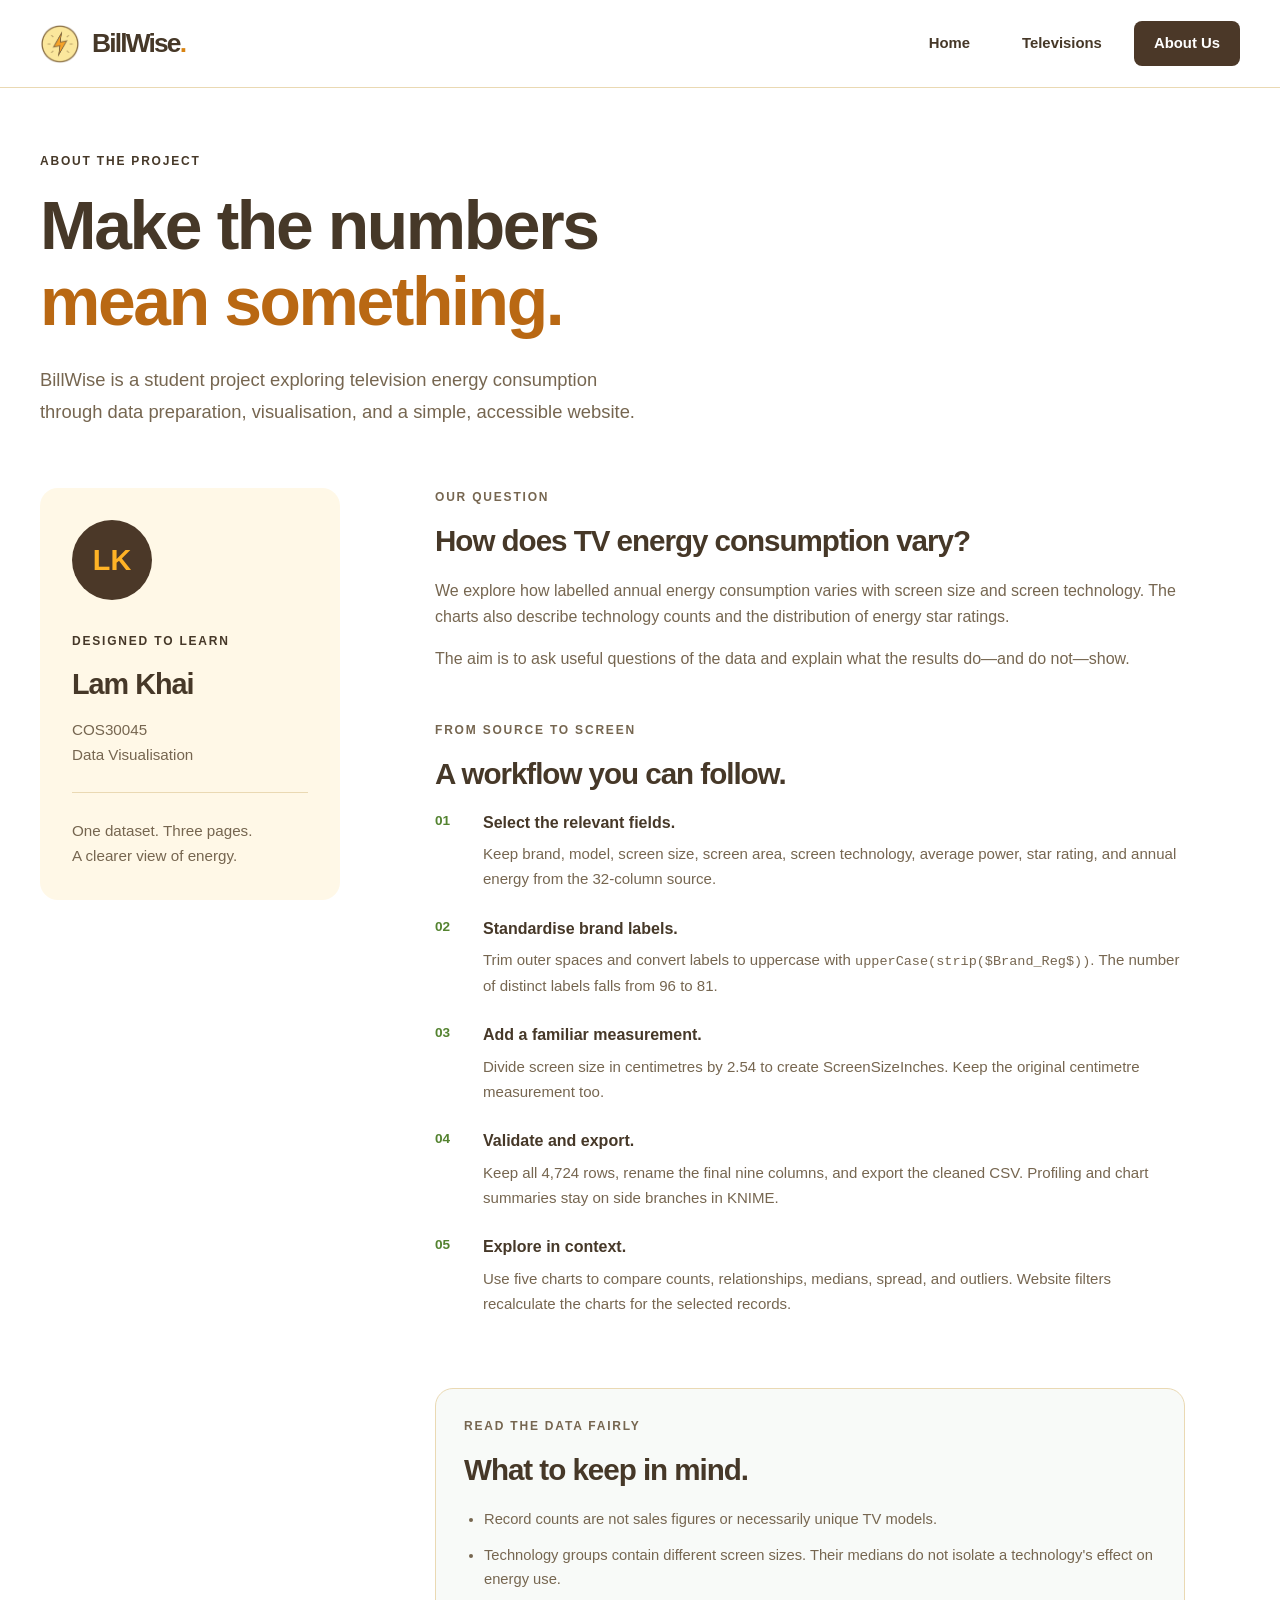
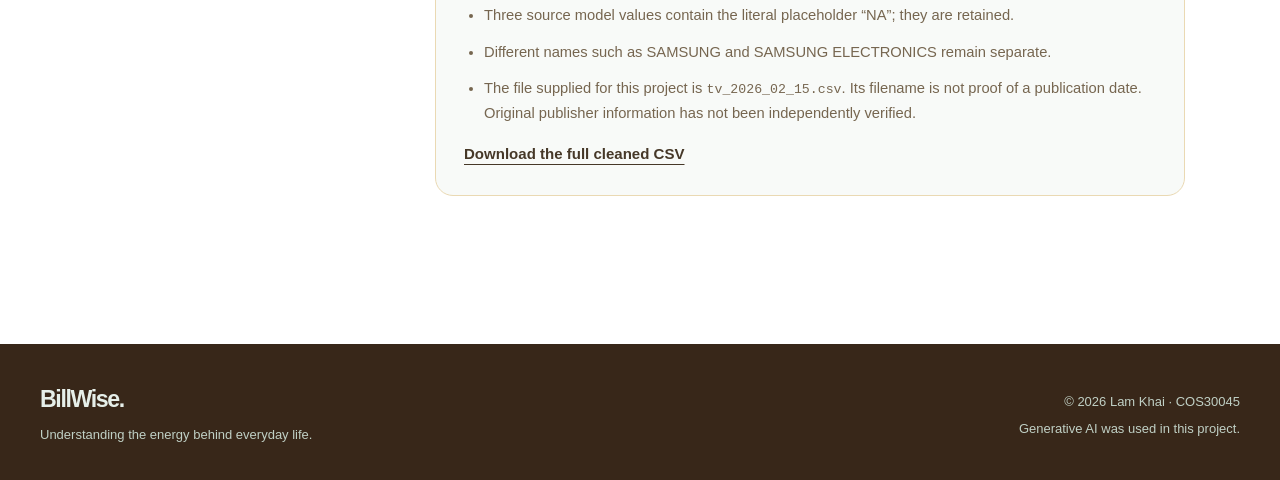
==== commit 9bbfcb70: "Added additional information" ====
--- a/about.html
+++ b/about.html
@@ -1,20 +1,20 @@
-<!doctype html>
-<html lang="en-AU">
-<head>
-  <meta charset="utf-8"><meta name="viewport" content="width=device-width, initial-scale=1">
-  <title>About Us · BillWise</title>
-  <meta name="description" content="Explore television energy consumption, understand the data, and estimate appliance running costs. A student project by Lam Khai.">
-  <link rel="icon" type="image/png" href="assets/img/PowerIcon.png">
-  <link rel="stylesheet" href="assets/css/styles.css">
-  <script src="assets/js/main.js" defer></script>
-</head>
-<body>
-<a class="skip-link" href="#main">Skip to content</a>
-<header class="site-header"><div class="container header-inner">
-  <a class="brand" href="index.html" aria-label="BillWise home"><img src="assets/img/PowerIcon.png" width="40" height="40" alt="Power symbol"><span>BillWise<span class="brand-dot">.</span></span></a>
-  <nav aria-label="Main navigation"><a href="index.html">Home</a><a href="televisions.html">Televisions</a><a href="about.html" aria-current="page">About Us</a></nav>
-</div></header>
-<main id="main"><section class="container page-intro about-intro"><p class="eyebrow">ABOUT THE PROJECT</p><h1>Make the numbers<br><em>mean something.</em></h1><p class="lead">BillWise is a student project exploring television energy consumption through data preparation, visualisation, and a simple, accessible website.</p></section>
-<section class="container about-grid"><aside class="author-panel"><span class="author-initials" aria-hidden="true">LK</span><p class="eyebrow">DESIGNED TO LEARN</p><h2>Lam Khai</h2><p>COS30045<br>Data Visualisation</p><div class="author-rule"></div><p>One dataset. Three pages.<br>A clearer view of energy.</p></aside><div class="about-content"><section><p class="eyebrow">OUR QUESTION</p><h2>How does TV energy consumption vary?</h2><p>We explore how labelled annual energy consumption varies with screen size and screen technology. The charts also describe technology counts and the distribution of energy star ratings.</p><p>The aim is to ask useful questions of the data and explain what the results do—and do not—show.</p></section><section id="method"><p class="eyebrow">FROM SOURCE TO SCREEN</p><h2>A workflow you can follow.</h2><ol class="method-list"><li><strong>Select the relevant fields.</strong><p>Keep brand, model, screen size, screen area, screen technology, average power, star rating, and annual energy from the 32-column source.</p></li><li><strong>Standardise brand labels.</strong><p>Trim outer spaces and convert labels to uppercase with <code>upperCase(strip($Brand_Reg$))</code>. The number of distinct labels falls from 96 to 81.</p></li><li><strong>Add a familiar measurement.</strong><p>Divide screen size in centimetres by 2.54 to create ScreenSizeInches. Keep the original centimetre measurement too.</p></li><li><strong>Validate and export.</strong><p>Keep all 4,724 rows, rename the final nine columns, and export the cleaned CSV. Profiling and chart summaries stay on side branches in KNIME.</p></li><li><strong>Explore in context.</strong><p>Use five charts to compare counts, relationships, medians, spread, and outliers. Website filters recalculate the charts for the selected records.</p></li></ol></section><section class="limitations"><p class="eyebrow">READ THE DATA FAIRLY</p><h2>What to keep in mind.</h2><ul><li>Record counts are not sales figures or necessarily unique TV models.</li><li>Technology groups contain different screen sizes. Their medians do not isolate a technology's effect on energy use.</li><li>Three source model values contain the literal placeholder “NA”; they are retained.</li><li>Different names such as SAMSUNG and SAMSUNG ELECTRONICS remain separate.</li><li>The file supplied for this project is <code>tv_2026_02_15.csv</code>. Its filename is not proof of a publication date. Original publisher information has not been independently verified.</li></ul><a class="text-link" href="assets/data/tv_energy_cleaned.csv" download>Download the full cleaned CSV</a></section><section id="ai-usage"><p class="eyebrow">TRANSPARENT ASSISTANCE</p><h2>Generative AI acknowledgment.</h2><p>ChatGPT assisted with planning and configuring the KNIME workflow, identifying inconsistent brand labels, checking transformations, and setting up the charts. It also generated and helped test this website's HTML, CSS, and JavaScript.</p><p>The project README contains the completed reflection. A standalone declaration and demonstration guide are also included in the project folder.</p></section></div></section></main>
-<footer class="site-footer"><div class="container footer-inner"><div><a class="footer-brand" href="index.html">BillWise.</a><p>Understanding the energy behind everyday life.</p></div><div class="footer-meta"><p>© <span data-year>2026</span> Lam Khai · COS30045</p><p>Created with assistance from ChatGPT. <a href="about.html#ai-usage">AI acknowledgment</a></p></div></div></footer>
+<!doctype html>
+<html lang="en-AU">
+<head>
+  <meta charset="utf-8"><meta name="viewport" content="width=device-width, initial-scale=1">
+  <title>About Us · BillWise</title>
+  <meta name="description" content="Explore television energy consumption, understand the data, and estimate appliance running costs. A student project by Lam Khai.">
+  <link rel="icon" type="image/png" href="assets/img/PowerIcon.png">
+  <link rel="stylesheet" href="assets/css/styles.css">
+  <script src="assets/js/main.js" defer></script>
+</head>
+<body>
+<a class="skip-link" href="#main">Skip to content</a>
+<header class="site-header"><div class="container header-inner">
+  <a class="brand" href="index.html" aria-label="BillWise home"><img src="assets/img/PowerIcon.png" width="40" height="40" alt="Power symbol"><span>BillWise<span class="brand-dot">.</span></span></a>
+  <nav aria-label="Main navigation"><a href="index.html">Home</a><a href="televisions.html">Televisions</a><a href="about.html" aria-current="page">About Us</a></nav>
+</div></header>
+<main id="main"><section class="container page-intro about-intro"><p class="eyebrow">ABOUT THE PROJECT</p><h1>Make the numbers<br><em>mean something.</em></h1><p class="lead">BillWise is a student project exploring television energy consumption through data preparation, visualisation, and a simple, accessible website.</p></section>
+<section class="container about-grid"><aside class="author-panel"><span class="author-initials" aria-hidden="true">LK</span><p class="eyebrow">DESIGNED TO LEARN</p><h2>Lam Khai</h2><p>COS30045<br>Data Visualisation</p><div class="author-rule"></div><p>One dataset. Three pages.<br>A clearer view of energy.</p></aside><div class="about-content"><section><p class="eyebrow">OUR QUESTION</p><h2>How does TV energy consumption vary?</h2><p>We explore how labelled annual energy consumption varies with screen size and screen technology. The charts also describe technology counts and the distribution of energy star ratings.</p><p>The aim is to ask useful questions of the data and explain what the results do—and do not—show.</p></section><section id="method"><p class="eyebrow">FROM SOURCE TO SCREEN</p><h2>A workflow you can follow.</h2><ol class="method-list"><li><strong>Select the relevant fields.</strong><p>Keep brand, model, screen size, screen area, screen technology, average power, star rating, and annual energy from the 32-column source.</p></li><li><strong>Standardise brand labels.</strong><p>Trim outer spaces and convert labels to uppercase with <code>upperCase(strip($Brand_Reg$))</code>. The number of distinct labels falls from 96 to 81.</p></li><li><strong>Add a familiar measurement.</strong><p>Divide screen size in centimetres by 2.54 to create ScreenSizeInches. Keep the original centimetre measurement too.</p></li><li><strong>Validate and export.</strong><p>Keep all 4,724 rows, rename the final nine columns, and export the cleaned CSV. Profiling and chart summaries stay on side branches in KNIME.</p></li><li><strong>Explore in context.</strong><p>Use five charts to compare counts, relationships, medians, spread, and outliers. Website filters recalculate the charts for the selected records.</p></li></ol></section><section class="limitations"><p class="eyebrow">READ THE DATA FAIRLY</p><h2>What to keep in mind.</h2><ul><li>Record counts are not sales figures or necessarily unique TV models.</li><li>Technology groups contain different screen sizes. Their medians do not isolate a technology's effect on energy use.</li><li>Three source model values contain the literal placeholder “NA”; they are retained.</li><li>Different names such as SAMSUNG and SAMSUNG ELECTRONICS remain separate.</li><li>The file supplied for this project is <code>tv_2026_02_15.csv</code>. Its filename is not proof of a publication date. Original publisher information has not been independently verified.</li></ul><a class="text-link" href="assets/data/tv_energy_cleaned.csv" download>Download the full cleaned CSV</a></section></div></section></main>
+<footer class="site-footer"><div class="container footer-inner"><div><a class="footer-brand" href="index.html">BillWise.</a><p>Understanding the energy behind everyday life.</p></div><div class="footer-meta"><p>© <span data-year>2026</span> Lam Khai · COS30045</p><p>Generative AI was used in this project.</p></div></div></footer>
 </body></html>
